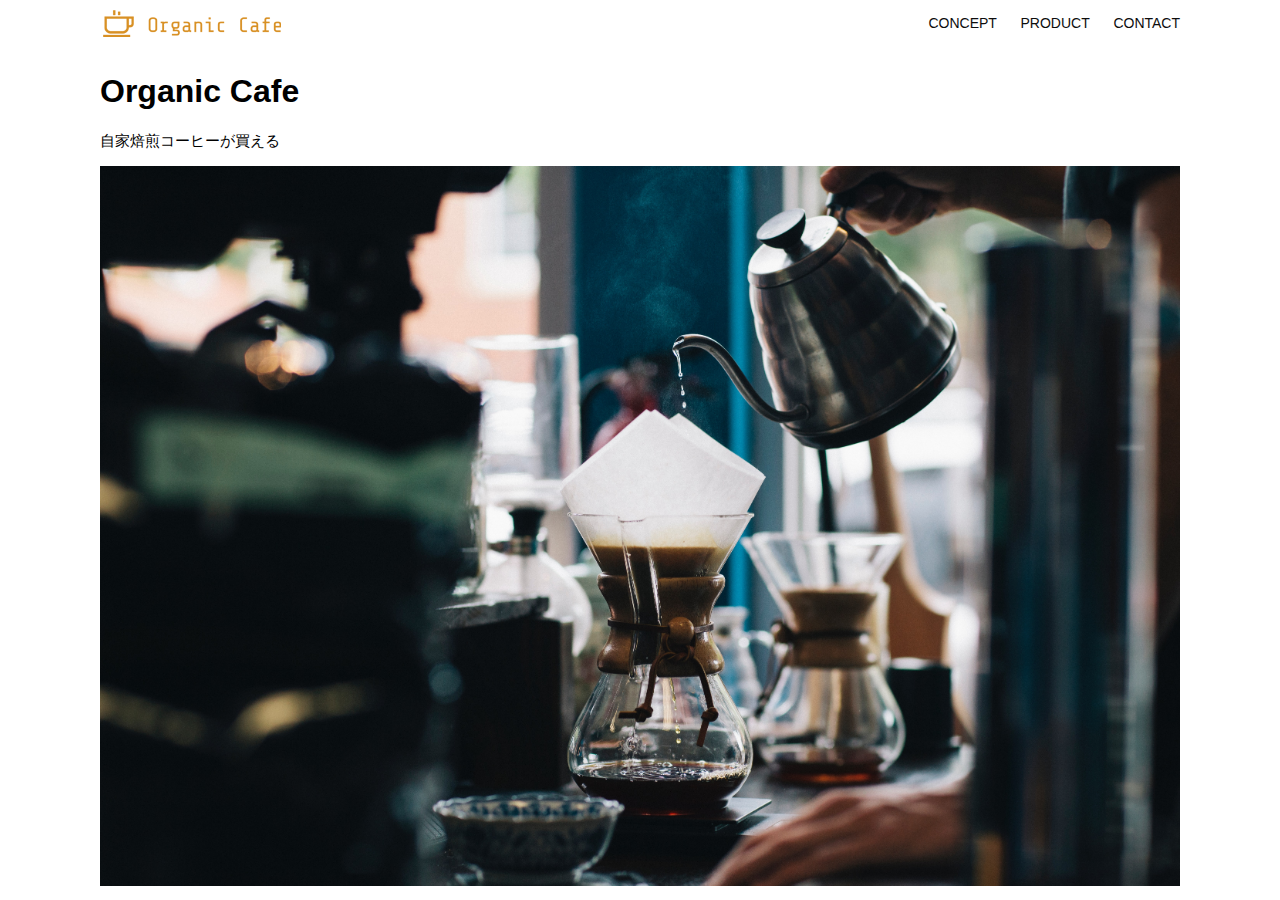
==== html-css-kadai_013/index.html @ 61d31cfd "Add files via upload" ====
<!DOCTYPE html>
<html>
  <head>
    <title>Organic Cafe</title>
    <meta charset="UTF-8" />
    <meta
      name="description"
      content="自家焙煎のコーヒーがお家で楽しめるOrganic Cafe"
    />
    <meta name="viewport" content="width=device-width, initial-scale=1.0" />
    <link rel="stylesheet" href="style.css" />
  </head>
  <body>
    <!-- ヘッダー -->
    <header>
      <!-- ロゴ -->
      <a href="index.html" id="logo"
        ><img src="images/logo.png" alt="トップページに戻る"
      /></a>

      <!-- PC用ナビゲーション -->
      <nav id="nav-pc">
        <a href="index.html#concept">CONCEPT</a>
        <a href="index.html#product">PRODUCT</a>
        <a href="index.html#contact">CONTACT</a>
      </nav>

      <!-- スマホ用メニューボタン -->
      <img id="menu-sp" src="images/button-menu.png" alt="ナビゲーションを開く" 
           onclick="document.getElementById('nav-sp').style.display = 'block'">
      
      <!-- スマホ用ナビゲーション -->
      <nav id="nav-sp">
        <img id="close" src="images/button-close.png" alt="ナビゲーションを閉じる" 
             onclick="document.getElementById('nav-sp').style.display = 'none'">
        <a id="logo-sp" href="index.html" onclick="document.getElementById('nav-sp').style.display = 'none'">
           <img src="images/logo-sp.png" alt="トップページに戻る"></a>
        <a class="menu" href="index.html#concept" onclick="document.getElementById('nav-sp').style.display = 'none'">CONSEPT</a>
        <a class="menu" href="index.html#product" onclick="document.getElementById('nav-sp').style.display = 'none'">PRODUCT</a>
        <a class="menu" href="index.html#contact" onclick="document.getElementById('nav-sp').style.display = 'none'">CONTACT</a>
      </nav>
    </header>
    <main>
      <article>
        <!-- メインビジュアル -->
        <section id="main-visual">
          <div id="main-message">
            <h1>Organic Cafe</h1>
            <p>自家焙煎コーヒーが買える</p>
          </div>
          <img
            src="images/main-image.jpg"
            alt="コーヒーをハンドドリップで淹れる画像"
          />
        </section>
      </article>
    </main>
  </body>
</html>
---- html-css-kadai_013/style.css ----
/* PC、スマホ共通スタイル */
body {
  font-family: "Source Sans Pro", "Hiragino Kaku Gothic ProN", Meiryo, Arial,
    sans-serif;
}

p {
  font-size: 15px;
}

#main-visual>img {
  width: 100%;
}

/*================
PC用のスタイル 
=================*/
@media screen and (min-width: 768px) {
  /* 横幅設定 */
  body {
    max-width: 1080px;
    min-width: 960px;
    margin: 0 auto 0 auto;
  }

  /* ヘッダー */
  header {
    display: flex;
    justify-content: space-between;
  }

  /* ナビゲーションのレイアウト */
  #nav-pc {
    text-align: right;
    font-size: 14px;
    padding-top: 15px;
  }

  /* ナビゲーションのリンクの装飾設定 */
  #nav-pc>a {
    text-decoration: none;
    margin-left: 20px;
  }

  #nav-pc>a:link {
    color: #0d0d0d;
  }

  #nav-pc>a:visited {
    color: #0d0d0d;
  }

  #nav-pc>a:hover {
    color: #0d0d0d;
    text-decoration: underline;
  }

  #nav-pc>a:active {
    color: #0d0d0d;
  }
  /* スマホ用ナビゲーション非表示 */
  #menu-sp,
  #nav-sp {
    display: none;
  }
}

/*====================
  スマートフォン用のスタイル
  =====================*/
@media screen and (max-width: 767px) {
  body {
    min-width: 375px;
    margin: 0;
  }

  /* pcのナビゲーション非表示 */
  #nav-pc {
    display: none;
  }

  /* ハンバーガーメニュー */
  #menu-sp {
    float: right;
    padding: 0;
  }

  /* スマホ用ナビゲーション */
  #nav-sp {
    background-color: #ce933e;
    position: absolute;
    left: 0;
    top: 0;
    height: 100%;
    width: 100%;
    display: none;
    z-index: 100;
  }

  /* ×ボタン */
  #close {
    position: absolute;
    top: 20px;
    right: 20px;
  }

  /* ナビゲーションメニュー用ロゴ */
  #logo-sp {
    margin: 80px 0 30px 20px;
  }

  #nav-sp > a {
    display: block;
  }
  #nav-sp > a:link {
    color: #ffffff;
  }
  #nav-sp > a:visited {
    color: #ffffff;
  }
  #nav-sp > a:hover {
    color: #ffffff;
    text-decoration: underline;
  }
  #nav-sp > a:active {
    color: #ffffff;
  }
  #nav-sp > .menu {
    text-decoration: none;
    display: block;
    margin: 0 20px 0 20px;
    height: 44px;
    font-size: 16px;
    background-image: url(images/arrow.png);
    background-repeat: no-repeat;
    background-position: right top;
  }
}
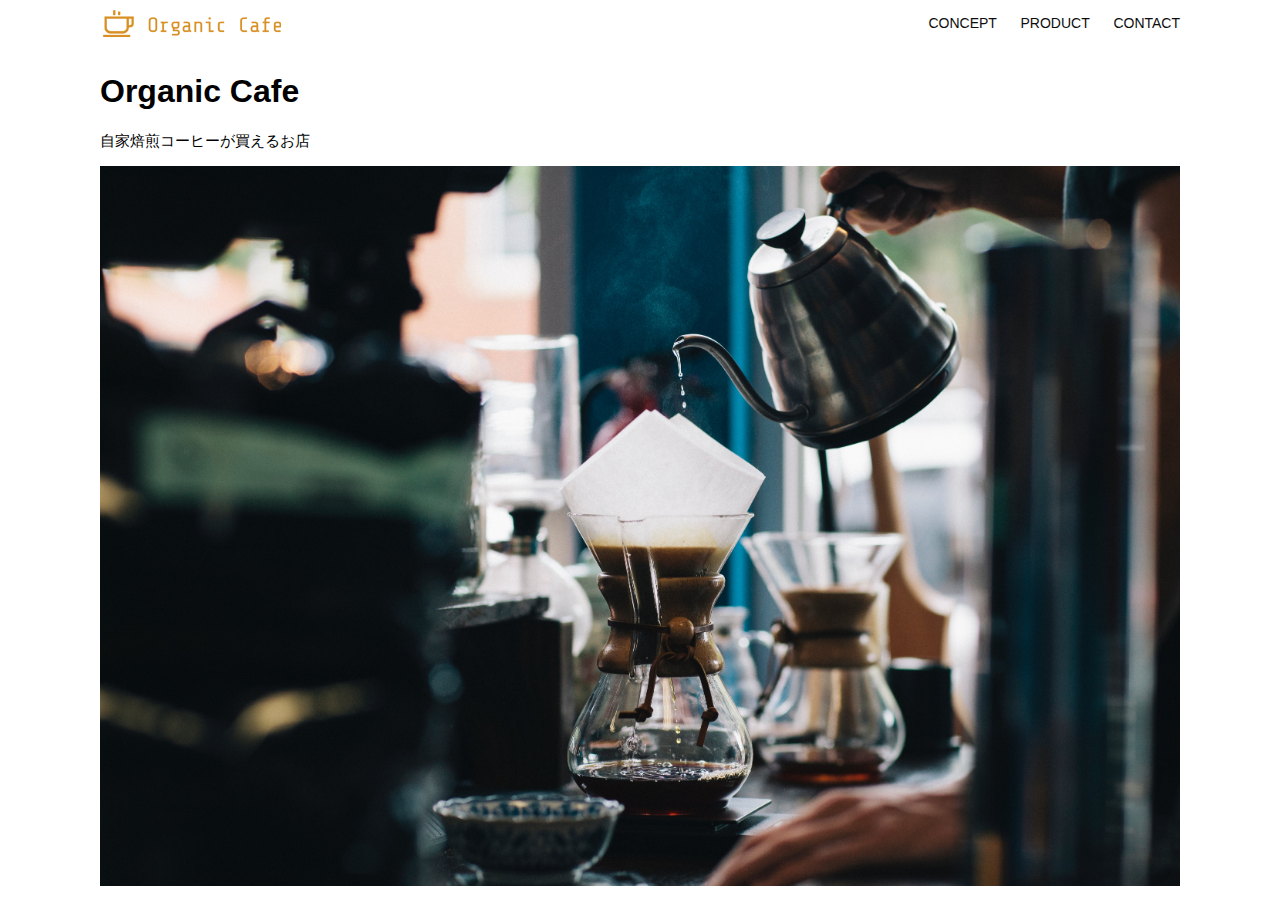
==== commit 197403cd: "Add files via upload" ====
--- a/html-css-kadai_013/index.html
+++ b/html-css-kadai_013/index.html
@@ -46,7 +46,7 @@
         <section id="main-visual">
           <div id="main-message">
             <h1>Organic Cafe</h1>
-            <p>自家焙煎コーヒーが買える</p>
+            <p>自家焙煎コーヒーが買えるお店</p>
           </div>
           <img
             src="images/main-image.jpg"
--- a/html-css-kadai_013/style.css
+++ b/html-css-kadai_013/style.css
@@ -59,8 +59,7 @@
     color: #0d0d0d;
   }
   /* スマホ用ナビゲーション非表示 */
-  #menu-sp,
-  #nav-sp {
+  #menu-sp, #nav-sp {
     display: none;
   }
 }
@@ -131,7 +130,7 @@
     margin: 0 20px 0 20px;
     height: 44px;
     font-size: 16px;
-    background-image: url(images/arrow.png);
+    background-image: url("images/arrow.png");
     background-repeat: no-repeat;
     background-position: right top;
   }
